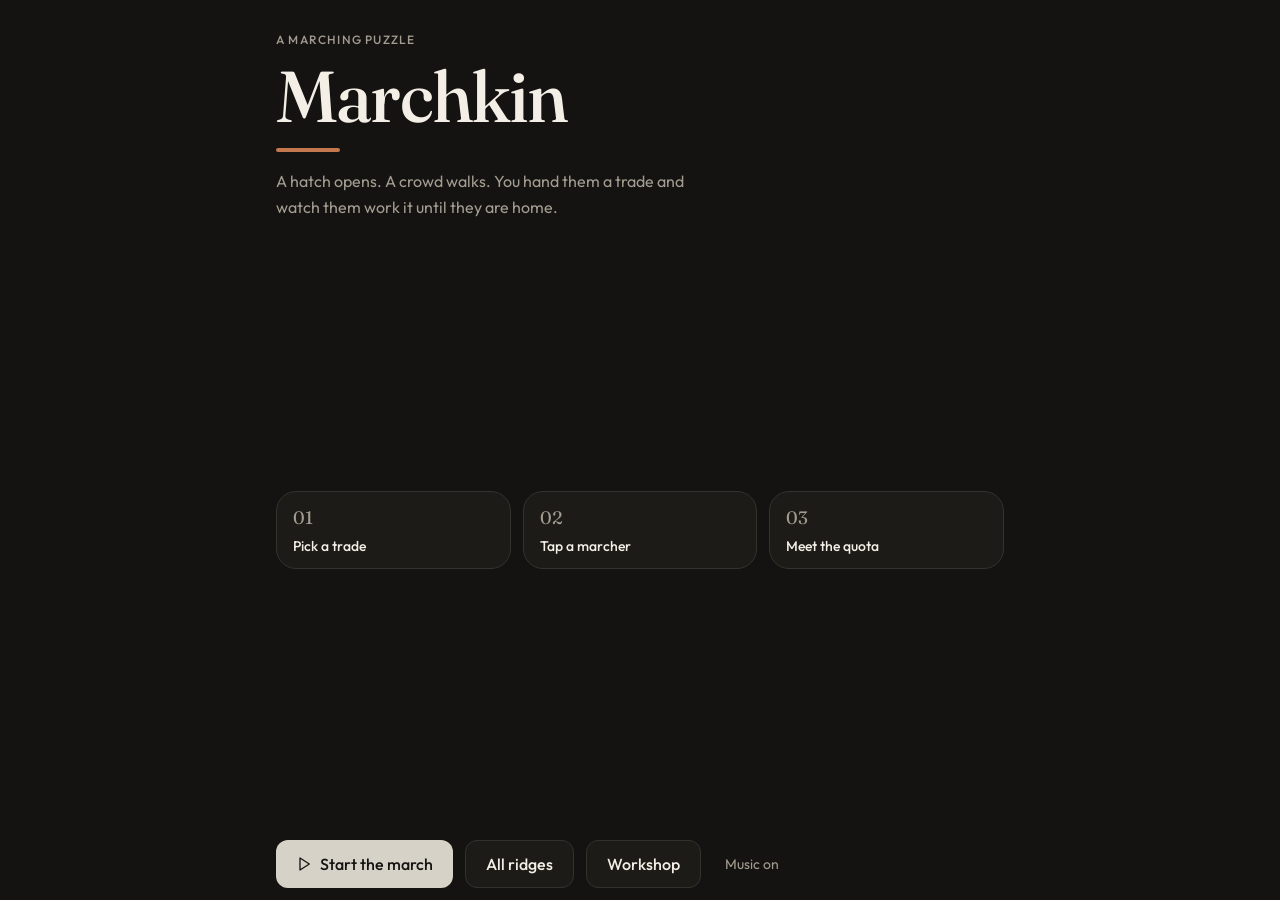
==== play.html @ 859d4348 "Play Marchkin." ====
<!doctype html>
<html lang="en">
  <head>
    <meta charset="utf-8" />
    <meta name="viewport" content="width=device-width, initial-scale=1, viewport-fit=cover" />
    <title>Marchkin</title>
    <meta name="description" content="A marching puzzle. Assign a trade and get the crowd home." />
    <meta name="theme-color" content="#141311" />
    <link rel="icon" type="image/svg+xml" href="./favicon.svg" />
    <link
      rel="stylesheet"
      href="https://fonts.googleapis.com/css2?family=Fraunces:opsz,wght@9..144,500;9..144,600&family=Outfit:wght@400;500;600&display=swap"
    />
    <script type="module" crossorigin src="./assets/play-Zd8TYwmV.js"></script>
    <link rel="stylesheet" crossorigin href="./assets/play-KNTELpvr.css">
  </head>
  <body>
    <div id="root"></div>
  </body>
</html>
---- assets/play-KNTELpvr.css ----
/*! tailwindcss v4.3.3 | MIT License | https://tailwindcss.com */
@layer properties{@supports (((-webkit-hyphens:none)) and (not (margin-trim:inline))) or ((-moz-orient:inline) and (not (color:rgb(from red r g b)))){*,:before,:after,::backdrop{--tw-rotate-x:initial;--tw-rotate-y:initial;--tw-rotate-z:initial;--tw-skew-x:initial;--tw-skew-y:initial;--tw-space-y-reverse:0;--tw-border-style:solid;--tw-leading:initial;--tw-font-weight:initial;--tw-tracking:initial;--tw-ordinal:initial;--tw-slashed-zero:initial;--tw-numeric-figure:initial;--tw-numeric-spacing:initial;--tw-numeric-fraction:initial;--tw-shadow:0 0 #0000;--tw-shadow-color:initial;--tw-shadow-alpha:100%;--tw-inset-shadow:0 0 #0000;--tw-inset-shadow-color:initial;--tw-inset-shadow-alpha:100%;--tw-ring-color:initial;--tw-ring-shadow:0 0 #0000;--tw-inset-ring-color:initial;--tw-inset-ring-shadow:0 0 #0000;--tw-ring-inset:initial;--tw-ring-offset-width:0px;--tw-ring-offset-color:#fff;--tw-ring-offset-shadow:0 0 #0000;--tw-blur:initial;--tw-brightness:initial;--tw-contrast:initial;--tw-grayscale:initial;--tw-hue-rotate:initial;--tw-invert:initial;--tw-opacity:initial;--tw-saturate:initial;--tw-sepia:initial;--tw-drop-shadow:initial;--tw-drop-shadow-color:initial;--tw-drop-shadow-alpha:100%;--tw-drop-shadow-size:initial}}}@layer theme{:root,:host{--font-sans:"Outfit", system-ui, sans-serif;--font-mono:ui-monospace, SFMono-Regular, Menlo, Monaco, Consolas, "Liberation Mono", "Courier New", monospace;--color-red-500:oklch(63.7% .237 25.331);--color-zinc-50:oklch(98.5% 0 none);--color-zinc-400:oklch(70.5% .015 286.067);--color-zinc-500:oklch(55.2% .016 285.938);--color-zinc-900:oklch(21% .006 285.885);--color-zinc-950:oklch(14.1% .005 285.823);--color-neutral-100:oklch(97% 0 none);--color-neutral-300:oklch(87% 0 none);--color-neutral-700:oklch(37.1% 0 none);--color-neutral-900:oklch(20.5% 0 none);--color-black:#000;--color-white:#fff;--spacing:.25rem;--container-sm:24rem;--container-md:28rem;--container-3xl:48rem;--text-xs:.75rem;--text-xs--line-height:calc(1 / .75);--text-sm:.875rem;--text-sm--line-height:calc(1.25 / .875);--text-base:1rem;--text-base--line-height:calc(1.5 / 1);--text-lg:1.125rem;--text-lg--line-height:calc(1.75 / 1.125);--text-xl:1.25rem;--text-xl--line-height:calc(1.75 / 1.25);--text-2xl:1.5rem;--text-2xl--line-height:calc(2 / 1.5);--text-3xl:1.875rem;--text-3xl--line-height:calc(2.25 / 1.875);--text-5xl:3rem;--text-5xl--line-height:1;--text-7xl:4.5rem;--text-7xl--line-height:1;--font-weight-medium:500;--font-weight-semibold:600;--tracking-tight:-.025em;--tracking-widest:.1em;--leading-relaxed:1.625;--radius-sm:.5rem;--radius-md:.75rem;--radius-lg:1.25rem;--radius-xl:1.75rem;--default-transition-duration:.15s;--default-transition-timing-function:cubic-bezier(.4, 0, .2, 1);--default-font-family:var(--font-sans);--default-mono-font-family:var(--font-mono);--color-bg:#141311;--color-surface:#1c1b17;--color-fg:#f4efe6;--color-muted:#a39c90;--color-line:#34322c;--color-accent:#d7d2c8;--color-accent-fg:#141311;--color-good:#8ea394;--color-bad:#c46a5a;--font-display:"Fraunces", Georgia, serif}}@layer base{*,:after,:before,::backdrop{box-sizing:border-box;border:0 solid;margin:0;padding:0}::file-selector-button{box-sizing:border-box;border:0 solid;margin:0;padding:0}html,:host{-webkit-text-size-adjust:100%;tab-size:4;line-height:1.5;font-family:var(--default-font-family,-apple-system, BlinkMacSystemFont, "Segoe UI", Roboto, "Helvetica Neue", "Noto Sans", Arial, sans-serif, "Apple Color Emoji", "Segoe UI Emoji", "Segoe UI Symbol", "Noto Color Emoji");font-feature-settings:var(--default-font-feature-settings,normal);font-variation-settings:var(--default-font-variation-settings,normal);-webkit-tap-highlight-color:transparent}hr{height:0;color:inherit;border-top-width:1px}abbr:where([title]){-webkit-text-decoration:underline dotted;text-decoration:underline dotted}h1,h2,h3,h4,h5,h6{font-size:inherit;font-weight:inherit}a{color:inherit;-webkit-text-decoration:inherit;-webkit-text-decoration:inherit;-webkit-text-decoration:inherit;-webkit-text-decoration:inherit;text-decoration:inherit}b,strong{font-weight:bolder}code,kbd,samp,pre{font-family:var(--default-mono-font-family,ui-monospace, SFMono-Regular, Menlo, Monaco, Consolas, "Liberation Mono", "Courier New", monospace);font-feature-settings:var(--default-mono-font-feature-settings,normal);font-variation-settings:var(--default-mono-font-variation-settings,normal);font-size:1em}small{font-size:80%}sub,sup{vertical-align:baseline;font-size:75%;line-height:0;position:relative}sub{bottom:-.25em}sup{top:-.5em}table{text-indent:0;border-color:inherit;border-collapse:collapse}:-moz-focusring:where(:not(iframe)){outline:auto}progress{vertical-align:baseline}summary{display:list-item}ol,ul,menu{list-style:none}img,svg,video,canvas,audio,iframe,embed,object{vertical-align:middle;display:block}img,video{max-width:100%;height:auto}button,input,select,optgroup,textarea{font:inherit;font-feature-settings:inherit;font-variation-settings:inherit;letter-spacing:inherit;color:inherit;opacity:1;background-color:#0000;border-radius:0}::file-selector-button{font:inherit;font-feature-settings:inherit;font-variation-settings:inherit;letter-spacing:inherit;color:inherit;opacity:1;background-color:#0000;border-radius:0}:where(select:is([multiple],[size])) optgroup{font-weight:bolder}:where(select:is([multiple],[size])) optgroup option{padding-inline-start:20px}::file-selector-button{margin-inline-end:4px}::placeholder{opacity:1}@supports (not ((-webkit-appearance:-apple-pay-button))) or (contain-intrinsic-size:1px){::placeholder{color:currentColor}@supports (color:color-mix(in lab, red, red)){::placeholder{color:color-mix(in oklab, currentcolor 50%, transparent)}}}textarea{resize:vertical}::-webkit-search-decoration{-webkit-appearance:none}::-webkit-date-and-time-value{min-height:1lh;text-align:inherit}::-webkit-datetime-edit{display:inline-flex}::-webkit-datetime-edit-fields-wrapper{padding:0}::-webkit-datetime-edit{padding-block:0}::-webkit-datetime-edit-year-field{padding-block:0}::-webkit-datetime-edit-month-field{padding-block:0}::-webkit-datetime-edit-day-field{padding-block:0}::-webkit-datetime-edit-hour-field{padding-block:0}::-webkit-datetime-edit-minute-field{padding-block:0}::-webkit-datetime-edit-second-field{padding-block:0}::-webkit-datetime-edit-millisecond-field{padding-block:0}::-webkit-datetime-edit-meridiem-field{padding-block:0}::-webkit-calendar-picker-indicator{line-height:1}:-moz-ui-invalid{box-shadow:none}button,input:where([type=button],[type=reset],[type=submit]){appearance:button}::file-selector-button{appearance:button}::-webkit-inner-spin-button{height:auto}::-webkit-outer-spin-button{height:auto}[hidden]:where(:not([hidden=until-found])){display:none!important}button:not(:disabled),[role=button]:not(:disabled){cursor:pointer}html,body{background:var(--color-bg);height:100%;color:var(--color-fg)}button:focus-visible{outline:2px solid var(--color-accent);outline-offset:2px}}@layer components;@layer utilities{.collapse{visibility:collapse}.visible{visibility:visible}.absolute{position:absolute}.fixed{position:fixed}.relative{position:relative}.static{position:static}.inset-3{inset:calc(var(--spacing) * 3)}.col-span-2{grid-column:span 2/span 2}.container{width:100%}@media (width>=40rem){.container{max-width:40rem}}@media (width>=48rem){.container{max-width:48rem}}@media (width>=64rem){.container{max-width:64rem}}@media (width>=80rem){.container{max-width:80rem}}@media (width>=96rem){.container{max-width:96rem}}.mx-auto{margin-inline:auto}.mt-1{margin-top:var(--spacing)}.mt-2{margin-top:calc(var(--spacing) * 2)}.mt-3{margin-top:calc(var(--spacing) * 3)}.mt-4{margin-top:calc(var(--spacing) * 4)}.mt-5{margin-top:calc(var(--spacing) * 5)}.mt-8{margin-top:calc(var(--spacing) * 8)}.ml-1{margin-left:var(--spacing)}.ml-auto{margin-left:auto}.block{display:block}.contents{display:contents}.flex{display:flex}.grid{display:grid}.hidden{display:none}.inline{display:inline}.inline-block{display:inline-block}.inline-flex{display:inline-flex}.table{display:table}.size-3\.5{width:calc(var(--spacing) * 3.5);height:calc(var(--spacing) * 3.5)}.size-4{width:calc(var(--spacing) * 4);height:calc(var(--spacing) * 4)}.size-10{width:calc(var(--spacing) * 10);height:calc(var(--spacing) * 10)}.h-1{height:var(--spacing)}.h-1\.5{height:calc(var(--spacing) * 1.5)}.h-8{height:calc(var(--spacing) * 8)}.h-10{height:calc(var(--spacing) * 10)}.h-11{height:calc(var(--spacing) * 11)}.h-12{height:calc(var(--spacing) * 12)}.h-60{height:calc(var(--spacing) * 60)}.h-dvh{height:100dvh}.h-full{height:100%}.min-h-0{min-height:0}.min-h-screen{min-height:100vh}.w-3{width:calc(var(--spacing) * 3)}.w-8{width:calc(var(--spacing) * 8)}.w-10{width:calc(var(--spacing) * 10)}.w-11{width:calc(var(--spacing) * 11)}.w-16{width:calc(var(--spacing) * 16)}.w-full{width:100%}.max-w-3xl{max-width:var(--container-3xl)}.max-w-md{max-width:var(--container-md)}.max-w-sm{max-width:var(--container-sm)}.min-w-0{min-width:0}.flex-1{flex:1}.shrink-0{flex-shrink:0}.transform{transform:var(--tw-rotate-x,) var(--tw-rotate-y,) var(--tw-rotate-z,) var(--tw-skew-x,) var(--tw-skew-y,)}.cursor-pointer{cursor:pointer}.touch-none{touch-action:none}.resize{resize:both}.grid-cols-2{grid-template-columns:repeat(2,minmax(0,1fr))}.grid-cols-4{grid-template-columns:repeat(4,minmax(0,1fr))}.flex-col{flex-direction:column}.flex-wrap{flex-wrap:wrap}.place-items-center{place-items:center}.items-center{align-items:center}.items-end{align-items:flex-end}.items-start{align-items:flex-start}.justify-between{justify-content:space-between}.justify-center{justify-content:center}.gap-1{gap:var(--spacing)}.gap-2{gap:calc(var(--spacing) * 2)}.gap-3{gap:calc(var(--spacing) * 3)}.gap-4{gap:calc(var(--spacing) * 4)}:where(.space-y-5>:not(:last-child)){--tw-space-y-reverse:0;margin-block-start:calc(calc(var(--spacing) * 5) * var(--tw-space-y-reverse));margin-block-end:calc(calc(var(--spacing) * 5) * calc(1 - var(--tw-space-y-reverse)))}.truncate{text-overflow:ellipsis;white-space:nowrap;overflow:hidden}.overflow-x-auto{overflow-x:auto}.overflow-y-auto{overflow-y:auto}.rounded-full{border-radius:2147483647px}.rounded-lg{border-radius:var(--radius-lg)}.rounded-md{border-radius:var(--radius-md)}.rounded-sm{border-radius:var(--radius-sm)}.rounded-xl{border-radius:var(--radius-xl)}.border{border-style:var(--tw-border-style);border-width:1px}.border-l-2{border-left-style:var(--tw-border-style);border-left-width:2px}.border-\[\#c4784e\]{border-color:#c4784e}.border-accent{border-color:var(--color-accent)}.border-line{border-color:var(--color-line)}.border-neutral-300{border-color:var(--color-neutral-300)}.border-l-\[\#8ea394\]{border-left-color:#8ea394}.border-l-\[\#a39c90\]{border-left-color:#a39c90}.border-l-\[\#c4784e\]{border-left-color:#c4784e}.bg-\[\#c4784e\]{background-color:#c4784e}.bg-accent{background-color:var(--color-accent)}.bg-bg{background-color:var(--color-bg)}.bg-bg\/80{background-color:#141311cc}@supports (color:color-mix(in lab, red, red)){.bg-bg\/80{background-color:color-mix(in oklab, var(--color-bg) 80%, transparent)}}.bg-black\/10{background-color:#0000001a}@supports (color:color-mix(in lab, red, red)){.bg-black\/10{background-color:color-mix(in oklab, var(--color-black) 10%, transparent)}}.bg-good{background-color:var(--color-good)}.bg-line{background-color:var(--color-line)}.bg-surface{background-color:var(--color-surface)}.bg-zinc-50{background-color:var(--color-zinc-50)}.object-cover{object-fit:cover}.px-2{padding-inline:calc(var(--spacing) * 2)}.px-3{padding-inline:calc(var(--spacing) * 3)}.px-4{padding-inline:calc(var(--spacing) * 4)}.px-5{padding-inline:calc(var(--spacing) * 5)}.px-6{padding-inline:calc(var(--spacing) * 6)}.py-1{padding-block:var(--spacing)}.py-2{padding-block:calc(var(--spacing) * 2)}.py-3{padding-block:calc(var(--spacing) * 3)}.py-4{padding-block:calc(var(--spacing) * 4)}.py-5{padding-block:calc(var(--spacing) * 5)}.py-6{padding-block:calc(var(--spacing) * 6)}.py-8{padding-block:calc(var(--spacing) * 8)}.pt-3{padding-top:calc(var(--spacing) * 3)}.pb-1{padding-bottom:var(--spacing)}.pb-2{padding-bottom:calc(var(--spacing) * 2)}.pb-4{padding-bottom:calc(var(--spacing) * 4)}.text-center{text-align:center}.text-left{text-align:left}.text-right{text-align:right}.font-display{font-family:var(--font-display)}.text-2xl{font-size:var(--text-2xl);line-height:var(--tw-leading,var(--text-2xl--line-height))}.text-3xl{font-size:var(--text-3xl);line-height:var(--tw-leading,var(--text-3xl--line-height))}.text-5xl{font-size:var(--text-5xl);line-height:var(--tw-leading,var(--text-5xl--line-height))}.text-base{font-size:var(--text-base);line-height:var(--tw-leading,var(--text-base--line-height))}.text-lg{font-size:var(--text-lg);line-height:var(--tw-leading,var(--text-lg--line-height))}.text-sm{font-size:var(--text-sm);line-height:var(--tw-leading,var(--text-sm--line-height))}.text-xl{font-size:var(--text-xl);line-height:var(--tw-leading,var(--text-xl--line-height))}.text-xs{font-size:var(--text-xs);line-height:var(--tw-leading,var(--text-xs--line-height))}.text-\[10px\]{font-size:10px}.leading-none{--tw-leading:1;line-height:1}.leading-relaxed{--tw-leading:var(--leading-relaxed);line-height:var(--leading-relaxed)}.font-medium{--tw-font-weight:var(--font-weight-medium);font-weight:var(--font-weight-medium)}.font-semibold{--tw-font-weight:var(--font-weight-semibold);font-weight:var(--font-weight-semibold)}.tracking-tight{--tw-tracking:var(--tracking-tight);letter-spacing:var(--tracking-tight)}.tracking-widest{--tw-tracking:var(--tracking-widest);letter-spacing:var(--tracking-widest)}.break-words{overflow-wrap:break-word}.text-accent-fg{color:var(--color-accent-fg)}.text-bad{color:var(--color-bad)}.text-fg{color:var(--color-fg)}.text-muted{color:var(--color-muted)}.text-red-500{color:var(--color-red-500)}.text-zinc-500{color:var(--color-zinc-500)}.text-zinc-900{color:var(--color-zinc-900)}.capitalize{text-transform:capitalize}.uppercase{text-transform:uppercase}.italic{font-style:italic}.tabular-nums{--tw-numeric-spacing:tabular-nums;font-variant-numeric:var(--tw-ordinal,) var(--tw-slashed-zero,) var(--tw-numeric-figure,) var(--tw-numeric-spacing,) var(--tw-numeric-fraction,)}.underline-offset-4{text-underline-offset:4px}.opacity-70{opacity:.7}.ring-1{--tw-ring-shadow:var(--tw-ring-inset,) 0 0 0 calc(1px + var(--tw-ring-offset-width)) var(--tw-ring-color,currentcolor);box-shadow:var(--tw-inset-shadow), var(--tw-inset-ring-shadow), var(--tw-ring-offset-shadow), var(--tw-ring-shadow), var(--tw-shadow)}.ring-line{--tw-ring-color:var(--color-line)}.blur{--tw-blur:blur(8px);filter:var(--tw-blur,) var(--tw-brightness,) var(--tw-contrast,) var(--tw-grayscale,) var(--tw-hue-rotate,) var(--tw-invert,) var(--tw-saturate,) var(--tw-sepia,) var(--tw-drop-shadow,)}.filter{filter:var(--tw-blur,) var(--tw-brightness,) var(--tw-contrast,) var(--tw-grayscale,) var(--tw-hue-rotate,) var(--tw-invert,) var(--tw-saturate,) var(--tw-sepia,) var(--tw-drop-shadow,)}.filter\!{filter:var(--tw-blur,) var(--tw-brightness,) var(--tw-contrast,) var(--tw-grayscale,) var(--tw-hue-rotate,) var(--tw-invert,) var(--tw-saturate,) var(--tw-sepia,) var(--tw-drop-shadow,)!important}.transition{transition-property:color,background-color,border-color,outline-color,text-decoration-color,fill,stroke,--tw-gradient-from,--tw-gradient-via,--tw-gradient-to,opacity,box-shadow,transform,translate,scale,rotate,filter,-webkit-backdrop-filter,backdrop-filter,display,content-visibility,overlay,pointer-events;transition-timing-function:var(--tw-ease,var(--default-transition-timing-function));transition-duration:var(--tw-duration,var(--default-transition-duration))}@media (hover:hover){.hover\:bg-neutral-100:hover{background-color:var(--color-neutral-100)}.hover\:underline:hover{text-decoration-line:underline}}.disabled\:cursor-wait:disabled{cursor:wait}.disabled\:no-underline:disabled{text-decoration-line:none}.disabled\:opacity-35:disabled{opacity:.35}.disabled\:opacity-40:disabled{opacity:.4}@media (width>=40rem){.sm\:col-span-2{grid-column:span 2/span 2}.sm\:inline{display:inline}.sm\:h-72{height:calc(var(--spacing) * 72)}.sm\:grid-cols-3{grid-template-columns:repeat(3,minmax(0,1fr))}.sm\:grid-cols-4{grid-template-columns:repeat(4,minmax(0,1fr))}.sm\:flex-row{flex-direction:row}.sm\:items-center{align-items:center}.sm\:justify-center{justify-content:center}.sm\:text-7xl{font-size:var(--text-7xl);line-height:var(--tw-leading,var(--text-7xl--line-height))}}@media (prefers-color-scheme:dark){.dark\:border-neutral-700{border-color:var(--color-neutral-700)}.dark\:bg-white\/20{background-color:#fff3}@supports (color:color-mix(in lab, red, red)){.dark\:bg-white\/20{background-color:color-mix(in oklab, var(--color-white) 20%, transparent)}}.dark\:bg-zinc-950{background-color:var(--color-zinc-950)}.dark\:text-zinc-50{color:var(--color-zinc-50)}.dark\:text-zinc-400{color:var(--color-zinc-400)}@media (hover:hover){.dark\:hover\:bg-neutral-900:hover{background-color:var(--color-neutral-900)}}}}.font-display{font-family:var(--font-display)}.safe-b{padding-bottom:max(.75rem, env(safe-area-inset-bottom))}@media (prefers-reduced-motion:reduce){.rise{animation:none}}@property --tw-rotate-x{syntax:"*";inherits:false}@property --tw-rotate-y{syntax:"*";inherits:false}@property --tw-rotate-z{syntax:"*";inherits:false}@property --tw-skew-x{syntax:"*";inherits:false}@property --tw-skew-y{syntax:"*";inherits:false}@property --tw-space-y-reverse{syntax:"*";inherits:false;initial-value:0}@property --tw-border-style{syntax:"*";inherits:false;initial-value:solid}@property --tw-leading{syntax:"*";inherits:false}@property --tw-font-weight{syntax:"*";inherits:false}@property --tw-tracking{syntax:"*";inherits:false}@property --tw-ordinal{syntax:"*";inherits:false}@property --tw-slashed-zero{syntax:"*";inherits:false}@property --tw-numeric-figure{syntax:"*";inherits:false}@property --tw-numeric-spacing{syntax:"*";inherits:false}@property --tw-numeric-fraction{syntax:"*";inherits:false}@property --tw-shadow{syntax:"*";inherits:false;initial-value:0 0 #0000}@property --tw-shadow-color{syntax:"*";inherits:false}@property --tw-shadow-alpha{syntax:"<percentage>";inherits:false;initial-value:100%}@property --tw-inset-shadow{syntax:"*";inherits:false;initial-value:0 0 #0000}@property --tw-inset-shadow-color{syntax:"*";inherits:false}@property --tw-inset-shadow-alpha{syntax:"<percentage>";inherits:false;initial-value:100%}@property --tw-ring-color{syntax:"*";inherits:false}@property --tw-ring-shadow{syntax:"*";inherits:false;initial-value:0 0 #0000}@property --tw-inset-ring-color{syntax:"*";inherits:false}@property --tw-inset-ring-shadow{syntax:"*";inherits:false;initial-value:0 0 #0000}@property --tw-ring-inset{syntax:"*";inherits:false}@property --tw-ring-offset-width{syntax:"<length>";inherits:false;initial-value:0}@property --tw-ring-offset-color{syntax:"*";inherits:false;initial-value:#fff}@property --tw-ring-offset-shadow{syntax:"*";inherits:false;initial-value:0 0 #0000}@property --tw-blur{syntax:"*";inherits:false}@property --tw-brightness{syntax:"*";inherits:false}@property --tw-contrast{syntax:"*";inherits:false}@property --tw-grayscale{syntax:"*";inherits:false}@property --tw-hue-rotate{syntax:"*";inherits:false}@property --tw-invert{syntax:"*";inherits:false}@property --tw-opacity{syntax:"*";inherits:false}@property --tw-saturate{syntax:"*";inherits:false}@property --tw-sepia{syntax:"*";inherits:false}@property --tw-drop-shadow{syntax:"*";inherits:false}@property --tw-drop-shadow-color{syntax:"*";inherits:false}@property --tw-drop-shadow-alpha{syntax:"<percentage>";inherits:false;initial-value:100%}@property --tw-drop-shadow-size{syntax:"*";inherits:false}
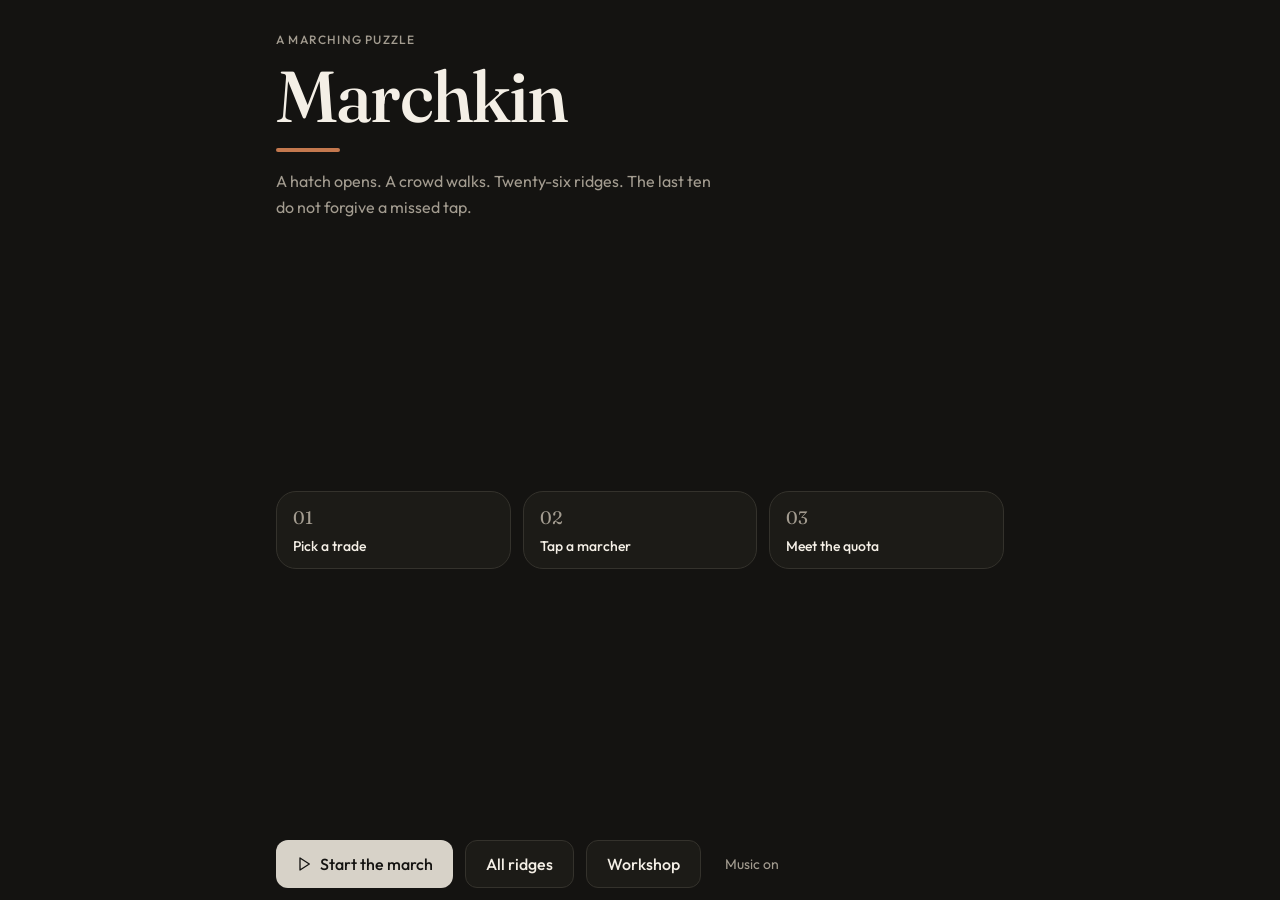
==== commit f8e65f34: "Play the crucible." ====
--- a/play.html
+++ b/play.html
@@ -11,8 +11,8 @@
       rel="stylesheet"
       href="https://fonts.googleapis.com/css2?family=Fraunces:opsz,wght@9..144,500;9..144,600&family=Outfit:wght@400;500;600&display=swap"
     />
-    <script type="module" crossorigin src="./assets/play-Zd8TYwmV.js"></script>
-    <link rel="stylesheet" crossorigin href="./assets/play-KNTELpvr.css">
+    <script type="module" crossorigin src="./assets/play-CjzR7dxE.js"></script>
+    <link rel="stylesheet" crossorigin href="./assets/play-gUmm5KDw.css">
   </head>
   <body>
     <div id="root"></div>
--- a/assets/play-gUmm5KDw.css
+++ b/assets/play-gUmm5KDw.css
@@ -0,0 +1,2 @@
+/*! tailwindcss v4.3.3 | MIT License | https://tailwindcss.com */
+@layer properties{@supports (((-webkit-hyphens:none)) and (not (margin-trim:inline))) or ((-moz-orient:inline) and (not (color:rgb(from red r g b)))){*,:before,:after,::backdrop{--tw-rotate-x:initial;--tw-rotate-y:initial;--tw-rotate-z:initial;--tw-skew-x:initial;--tw-skew-y:initial;--tw-space-y-reverse:0;--tw-border-style:solid;--tw-leading:initial;--tw-font-weight:initial;--tw-tracking:initial;--tw-ordinal:initial;--tw-slashed-zero:initial;--tw-numeric-figure:initial;--tw-numeric-spacing:initial;--tw-numeric-fraction:initial;--tw-shadow:0 0 #0000;--tw-shadow-color:initial;--tw-shadow-alpha:100%;--tw-inset-shadow:0 0 #0000;--tw-inset-shadow-color:initial;--tw-inset-shadow-alpha:100%;--tw-ring-color:initial;--tw-ring-shadow:0 0 #0000;--tw-inset-ring-color:initial;--tw-inset-ring-shadow:0 0 #0000;--tw-ring-inset:initial;--tw-ring-offset-width:0px;--tw-ring-offset-color:#fff;--tw-ring-offset-shadow:0 0 #0000;--tw-blur:initial;--tw-brightness:initial;--tw-contrast:initial;--tw-grayscale:initial;--tw-hue-rotate:initial;--tw-invert:initial;--tw-opacity:initial;--tw-saturate:initial;--tw-sepia:initial;--tw-drop-shadow:initial;--tw-drop-shadow-color:initial;--tw-drop-shadow-alpha:100%;--tw-drop-shadow-size:initial}}}@layer theme{:root,:host{--font-sans:"Outfit", system-ui, sans-serif;--font-mono:ui-monospace, SFMono-Regular, Menlo, Monaco, Consolas, "Liberation Mono", "Courier New", monospace;--color-red-500:oklch(63.7% .237 25.331);--color-zinc-50:oklch(98.5% 0 none);--color-zinc-400:oklch(70.5% .015 286.067);--color-zinc-500:oklch(55.2% .016 285.938);--color-zinc-900:oklch(21% .006 285.885);--color-zinc-950:oklch(14.1% .005 285.823);--color-neutral-100:oklch(97% 0 none);--color-neutral-300:oklch(87% 0 none);--color-neutral-700:oklch(37.1% 0 none);--color-neutral-900:oklch(20.5% 0 none);--color-black:#000;--color-white:#fff;--spacing:.25rem;--container-sm:24rem;--container-md:28rem;--container-3xl:48rem;--text-xs:.75rem;--text-xs--line-height:calc(1 / .75);--text-sm:.875rem;--text-sm--line-height:calc(1.25 / .875);--text-base:1rem;--text-base--line-height:calc(1.5 / 1);--text-lg:1.125rem;--text-lg--line-height:calc(1.75 / 1.125);--text-xl:1.25rem;--text-xl--line-height:calc(1.75 / 1.25);--text-2xl:1.5rem;--text-2xl--line-height:calc(2 / 1.5);--text-3xl:1.875rem;--text-3xl--line-height:calc(2.25 / 1.875);--text-5xl:3rem;--text-5xl--line-height:1;--text-7xl:4.5rem;--text-7xl--line-height:1;--font-weight-medium:500;--font-weight-semibold:600;--tracking-tight:-.025em;--tracking-widest:.1em;--leading-relaxed:1.625;--radius-sm:.5rem;--radius-md:.75rem;--radius-lg:1.25rem;--radius-xl:1.75rem;--default-transition-duration:.15s;--default-transition-timing-function:cubic-bezier(.4, 0, .2, 1);--default-font-family:var(--font-sans);--default-mono-font-family:var(--font-mono);--color-bg:#141311;--color-surface:#1c1b17;--color-fg:#f4efe6;--color-muted:#a39c90;--color-line:#34322c;--color-accent:#d7d2c8;--color-accent-fg:#141311;--color-good:#8ea394;--color-bad:#c46a5a;--font-display:"Fraunces", Georgia, serif}}@layer base{*,:after,:before,::backdrop{box-sizing:border-box;border:0 solid;margin:0;padding:0}::file-selector-button{box-sizing:border-box;border:0 solid;margin:0;padding:0}html,:host{-webkit-text-size-adjust:100%;tab-size:4;line-height:1.5;font-family:var(--default-font-family,-apple-system, BlinkMacSystemFont, "Segoe UI", Roboto, "Helvetica Neue", "Noto Sans", Arial, sans-serif, "Apple Color Emoji", "Segoe UI Emoji", "Segoe UI Symbol", "Noto Color Emoji");font-feature-settings:var(--default-font-feature-settings,normal);font-variation-settings:var(--default-font-variation-settings,normal);-webkit-tap-highlight-color:transparent}hr{height:0;color:inherit;border-top-width:1px}abbr:where([title]){-webkit-text-decoration:underline dotted;text-decoration:underline dotted}h1,h2,h3,h4,h5,h6{font-size:inherit;font-weight:inherit}a{color:inherit;-webkit-text-decoration:inherit;-webkit-text-decoration:inherit;-webkit-text-decoration:inherit;-webkit-text-decoration:inherit;text-decoration:inherit}b,strong{font-weight:bolder}code,kbd,samp,pre{font-family:var(--default-mono-font-family,ui-monospace, SFMono-Regular, Menlo, Monaco, Consolas, "Liberation Mono", "Courier New", monospace);font-feature-settings:var(--default-mono-font-feature-settings,normal);font-variation-settings:var(--default-mono-font-variation-settings,normal);font-size:1em}small{font-size:80%}sub,sup{vertical-align:baseline;font-size:75%;line-height:0;position:relative}sub{bottom:-.25em}sup{top:-.5em}table{text-indent:0;border-color:inherit;border-collapse:collapse}:-moz-focusring:where(:not(iframe)){outline:auto}progress{vertical-align:baseline}summary{display:list-item}ol,ul,menu{list-style:none}img,svg,video,canvas,audio,iframe,embed,object{vertical-align:middle;display:block}img,video{max-width:100%;height:auto}button,input,select,optgroup,textarea{font:inherit;font-feature-settings:inherit;font-variation-settings:inherit;letter-spacing:inherit;color:inherit;opacity:1;background-color:#0000;border-radius:0}::file-selector-button{font:inherit;font-feature-settings:inherit;font-variation-settings:inherit;letter-spacing:inherit;color:inherit;opacity:1;background-color:#0000;border-radius:0}:where(select:is([multiple],[size])) optgroup{font-weight:bolder}:where(select:is([multiple],[size])) optgroup option{padding-inline-start:20px}::file-selector-button{margin-inline-end:4px}::placeholder{opacity:1}@supports (not ((-webkit-appearance:-apple-pay-button))) or (contain-intrinsic-size:1px){::placeholder{color:currentColor}@supports (color:color-mix(in lab, red, red)){::placeholder{color:color-mix(in oklab, currentcolor 50%, transparent)}}}textarea{resize:vertical}::-webkit-search-decoration{-webkit-appearance:none}::-webkit-date-and-time-value{min-height:1lh;text-align:inherit}::-webkit-datetime-edit{display:inline-flex}::-webkit-datetime-edit-fields-wrapper{padding:0}::-webkit-datetime-edit{padding-block:0}::-webkit-datetime-edit-year-field{padding-block:0}::-webkit-datetime-edit-month-field{padding-block:0}::-webkit-datetime-edit-day-field{padding-block:0}::-webkit-datetime-edit-hour-field{padding-block:0}::-webkit-datetime-edit-minute-field{padding-block:0}::-webkit-datetime-edit-second-field{padding-block:0}::-webkit-datetime-edit-millisecond-field{padding-block:0}::-webkit-datetime-edit-meridiem-field{padding-block:0}::-webkit-calendar-picker-indicator{line-height:1}:-moz-ui-invalid{box-shadow:none}button,input:where([type=button],[type=reset],[type=submit]){appearance:button}::file-selector-button{appearance:button}::-webkit-inner-spin-button{height:auto}::-webkit-outer-spin-button{height:auto}[hidden]:where(:not([hidden=until-found])){display:none!important}button:not(:disabled),[role=button]:not(:disabled){cursor:pointer}html,body{background:var(--color-bg);height:100%;color:var(--color-fg)}button:focus-visible{outline:2px solid var(--color-accent);outline-offset:2px}}@layer components;@layer utilities{.collapse{visibility:collapse}.visible{visibility:visible}.absolute{position:absolute}.fixed{position:fixed}.relative{position:relative}.static{position:static}.inset-3{inset:calc(var(--spacing) * 3)}.col-span-2{grid-column:span 2/span 2}.container{width:100%}@media (width>=40rem){.container{max-width:40rem}}@media (width>=48rem){.container{max-width:48rem}}@media (width>=64rem){.container{max-width:64rem}}@media (width>=80rem){.container{max-width:80rem}}@media (width>=96rem){.container{max-width:96rem}}.mx-auto{margin-inline:auto}.mt-1{margin-top:var(--spacing)}.mt-2{margin-top:calc(var(--spacing) * 2)}.mt-3{margin-top:calc(var(--spacing) * 3)}.mt-4{margin-top:calc(var(--spacing) * 4)}.mt-5{margin-top:calc(var(--spacing) * 5)}.mt-8{margin-top:calc(var(--spacing) * 8)}.ml-auto{margin-left:auto}.block{display:block}.contents{display:contents}.flex{display:flex}.grid{display:grid}.hidden{display:none}.inline{display:inline}.inline-block{display:inline-block}.inline-flex{display:inline-flex}.table{display:table}.size-3\.5{width:calc(var(--spacing) * 3.5);height:calc(var(--spacing) * 3.5)}.size-4{width:calc(var(--spacing) * 4);height:calc(var(--spacing) * 4)}.size-10{width:calc(var(--spacing) * 10);height:calc(var(--spacing) * 10)}.h-1{height:var(--spacing)}.h-1\.5{height:calc(var(--spacing) * 1.5)}.h-8{height:calc(var(--spacing) * 8)}.h-10{height:calc(var(--spacing) * 10)}.h-11{height:calc(var(--spacing) * 11)}.h-12{height:calc(var(--spacing) * 12)}.h-60{height:calc(var(--spacing) * 60)}.h-dvh{height:100dvh}.h-full{height:100%}.min-h-0{min-height:0}.min-h-screen{min-height:100vh}.w-3{width:calc(var(--spacing) * 3)}.w-8{width:calc(var(--spacing) * 8)}.w-10{width:calc(var(--spacing) * 10)}.w-11{width:calc(var(--spacing) * 11)}.w-16{width:calc(var(--spacing) * 16)}.w-full{width:100%}.max-w-3xl{max-width:var(--container-3xl)}.max-w-md{max-width:var(--container-md)}.max-w-sm{max-width:var(--container-sm)}.min-w-0{min-width:0}.flex-1{flex:1}.shrink-0{flex-shrink:0}.transform{transform:var(--tw-rotate-x,) var(--tw-rotate-y,) var(--tw-rotate-z,) var(--tw-skew-x,) var(--tw-skew-y,)}.cursor-pointer{cursor:pointer}.touch-none{touch-action:none}.resize{resize:both}.grid-cols-2{grid-template-columns:repeat(2,minmax(0,1fr))}.grid-cols-4{grid-template-columns:repeat(4,minmax(0,1fr))}.flex-col{flex-direction:column}.flex-wrap{flex-wrap:wrap}.place-items-center{place-items:center}.items-center{align-items:center}.items-end{align-items:flex-end}.items-start{align-items:flex-start}.justify-between{justify-content:space-between}.justify-center{justify-content:center}.gap-1{gap:var(--spacing)}.gap-2{gap:calc(var(--spacing) * 2)}.gap-3{gap:calc(var(--spacing) * 3)}:where(.space-y-5>:not(:last-child)){--tw-space-y-reverse:0;margin-block-start:calc(calc(var(--spacing) * 5) * var(--tw-space-y-reverse));margin-block-end:calc(calc(var(--spacing) * 5) * calc(1 - var(--tw-space-y-reverse)))}.truncate{text-overflow:ellipsis;white-space:nowrap;overflow:hidden}.overflow-x-auto{overflow-x:auto}.overflow-y-auto{overflow-y:auto}.rounded-full{border-radius:2147483647px}.rounded-lg{border-radius:var(--radius-lg)}.rounded-md{border-radius:var(--radius-md)}.rounded-sm{border-radius:var(--radius-sm)}.rounded-xl{border-radius:var(--radius-xl)}.border{border-style:var(--tw-border-style);border-width:1px}.border-l-2{border-left-style:var(--tw-border-style);border-left-width:2px}.border-\[\#c4784e\]{border-color:#c4784e}.border-accent{border-color:var(--color-accent)}.border-line{border-color:var(--color-line)}.border-neutral-300{border-color:var(--color-neutral-300)}.border-l-\[\#8ea394\]{border-left-color:#8ea394}.border-l-\[\#a39c90\]{border-left-color:#a39c90}.border-l-\[\#c46a4e\]{border-left-color:#c46a4e}.border-l-\[\#c4784e\]{border-left-color:#c4784e}.bg-\[\#c4784e\]{background-color:#c4784e}.bg-accent{background-color:var(--color-accent)}.bg-bg{background-color:var(--color-bg)}.bg-bg\/80{background-color:#141311cc}@supports (color:color-mix(in lab, red, red)){.bg-bg\/80{background-color:color-mix(in oklab, var(--color-bg) 80%, transparent)}}.bg-black\/10{background-color:#0000001a}@supports (color:color-mix(in lab, red, red)){.bg-black\/10{background-color:color-mix(in oklab, var(--color-black) 10%, transparent)}}.bg-good{background-color:var(--color-good)}.bg-line{background-color:var(--color-line)}.bg-surface{background-color:var(--color-surface)}.bg-zinc-50{background-color:var(--color-zinc-50)}.object-cover{object-fit:cover}.px-2{padding-inline:calc(var(--spacing) * 2)}.px-3{padding-inline:calc(var(--spacing) * 3)}.px-4{padding-inline:calc(var(--spacing) * 4)}.px-5{padding-inline:calc(var(--spacing) * 5)}.px-6{padding-inline:calc(var(--spacing) * 6)}.py-1{padding-block:var(--spacing)}.py-2{padding-block:calc(var(--spacing) * 2)}.py-3{padding-block:calc(var(--spacing) * 3)}.py-4{padding-block:calc(var(--spacing) * 4)}.py-5{padding-block:calc(var(--spacing) * 5)}.py-6{padding-block:calc(var(--spacing) * 6)}.py-8{padding-block:calc(var(--spacing) * 8)}.pt-3{padding-top:calc(var(--spacing) * 3)}.pb-1{padding-bottom:var(--spacing)}.pb-2{padding-bottom:calc(var(--spacing) * 2)}.pb-4{padding-bottom:calc(var(--spacing) * 4)}.text-center{text-align:center}.text-left{text-align:left}.text-right{text-align:right}.font-display{font-family:var(--font-display)}.text-2xl{font-size:var(--text-2xl);line-height:var(--tw-leading,var(--text-2xl--line-height))}.text-3xl{font-size:var(--text-3xl);line-height:var(--tw-leading,var(--text-3xl--line-height))}.text-5xl{font-size:var(--text-5xl);line-height:var(--tw-leading,var(--text-5xl--line-height))}.text-base{font-size:var(--text-base);line-height:var(--tw-leading,var(--text-base--line-height))}.text-lg{font-size:var(--text-lg);line-height:var(--tw-leading,var(--text-lg--line-height))}.text-sm{font-size:var(--text-sm);line-height:var(--tw-leading,var(--text-sm--line-height))}.text-xl{font-size:var(--text-xl);line-height:var(--tw-leading,var(--text-xl--line-height))}.text-xs{font-size:var(--text-xs);line-height:var(--tw-leading,var(--text-xs--line-height))}.text-\[10px\]{font-size:10px}.leading-none{--tw-leading:1;line-height:1}.leading-relaxed{--tw-leading:var(--leading-relaxed);line-height:var(--leading-relaxed)}.font-medium{--tw-font-weight:var(--font-weight-medium);font-weight:var(--font-weight-medium)}.font-semibold{--tw-font-weight:var(--font-weight-semibold);font-weight:var(--font-weight-semibold)}.tracking-tight{--tw-tracking:var(--tracking-tight);letter-spacing:var(--tracking-tight)}.tracking-widest{--tw-tracking:var(--tracking-widest);letter-spacing:var(--tracking-widest)}.break-words{overflow-wrap:break-word}.text-accent-fg{color:var(--color-accent-fg)}.text-bad{color:var(--color-bad)}.text-fg{color:var(--color-fg)}.text-muted{color:var(--color-muted)}.text-red-500{color:var(--color-red-500)}.text-zinc-500{color:var(--color-zinc-500)}.text-zinc-900{color:var(--color-zinc-900)}.capitalize{text-transform:capitalize}.uppercase{text-transform:uppercase}.italic{font-style:italic}.tabular-nums{--tw-numeric-spacing:tabular-nums;font-variant-numeric:var(--tw-ordinal,) var(--tw-slashed-zero,) var(--tw-numeric-figure,) var(--tw-numeric-spacing,) var(--tw-numeric-fraction,)}.underline-offset-4{text-underline-offset:4px}.opacity-70{opacity:.7}.ring-1{--tw-ring-shadow:var(--tw-ring-inset,) 0 0 0 calc(1px + var(--tw-ring-offset-width)) var(--tw-ring-color,currentcolor);box-shadow:var(--tw-inset-shadow), var(--tw-inset-ring-shadow), var(--tw-ring-offset-shadow), var(--tw-ring-shadow), var(--tw-shadow)}.ring-line{--tw-ring-color:var(--color-line)}.blur{--tw-blur:blur(8px);filter:var(--tw-blur,) var(--tw-brightness,) var(--tw-contrast,) var(--tw-grayscale,) var(--tw-hue-rotate,) var(--tw-invert,) var(--tw-saturate,) var(--tw-sepia,) var(--tw-drop-shadow,)}.filter{filter:var(--tw-blur,) var(--tw-brightness,) var(--tw-contrast,) var(--tw-grayscale,) var(--tw-hue-rotate,) var(--tw-invert,) var(--tw-saturate,) var(--tw-sepia,) var(--tw-drop-shadow,)}.filter\!{filter:var(--tw-blur,) var(--tw-brightness,) var(--tw-contrast,) var(--tw-grayscale,) var(--tw-hue-rotate,) var(--tw-invert,) var(--tw-saturate,) var(--tw-sepia,) var(--tw-drop-shadow,)!important}.transition{transition-property:color,background-color,border-color,outline-color,text-decoration-color,fill,stroke,--tw-gradient-from,--tw-gradient-via,--tw-gradient-to,opacity,box-shadow,transform,translate,scale,rotate,filter,-webkit-backdrop-filter,backdrop-filter,display,content-visibility,overlay,pointer-events;transition-timing-function:var(--tw-ease,var(--default-transition-timing-function));transition-duration:var(--tw-duration,var(--default-transition-duration))}@media (hover:hover){.hover\:bg-neutral-100:hover{background-color:var(--color-neutral-100)}.hover\:underline:hover{text-decoration-line:underline}}.disabled\:cursor-wait:disabled{cursor:wait}.disabled\:no-underline:disabled{text-decoration-line:none}.disabled\:opacity-35:disabled{opacity:.35}.disabled\:opacity-40:disabled{opacity:.4}@media (width>=40rem){.sm\:col-span-2{grid-column:span 2/span 2}.sm\:inline{display:inline}.sm\:h-72{height:calc(var(--spacing) * 72)}.sm\:grid-cols-3{grid-template-columns:repeat(3,minmax(0,1fr))}.sm\:grid-cols-4{grid-template-columns:repeat(4,minmax(0,1fr))}.sm\:flex-row{flex-direction:row}.sm\:items-center{align-items:center}.sm\:justify-center{justify-content:center}.sm\:text-7xl{font-size:var(--text-7xl);line-height:var(--tw-leading,var(--text-7xl--line-height))}}@media (prefers-color-scheme:dark){.dark\:border-neutral-700{border-color:var(--color-neutral-700)}.dark\:bg-white\/20{background-color:#fff3}@supports (color:color-mix(in lab, red, red)){.dark\:bg-white\/20{background-color:color-mix(in oklab, var(--color-white) 20%, transparent)}}.dark\:bg-zinc-950{background-color:var(--color-zinc-950)}.dark\:text-zinc-50{color:var(--color-zinc-50)}.dark\:text-zinc-400{color:var(--color-zinc-400)}@media (hover:hover){.dark\:hover\:bg-neutral-900:hover{background-color:var(--color-neutral-900)}}}}.font-display{font-family:var(--font-display)}.safe-b{padding-bottom:max(.75rem, env(safe-area-inset-bottom))}@media (prefers-reduced-motion:reduce){.rise{animation:none}}@property --tw-rotate-x{syntax:"*";inherits:false}@property --tw-rotate-y{syntax:"*";inherits:false}@property --tw-rotate-z{syntax:"*";inherits:false}@property --tw-skew-x{syntax:"*";inherits:false}@property --tw-skew-y{syntax:"*";inherits:false}@property --tw-space-y-reverse{syntax:"*";inherits:false;initial-value:0}@property --tw-border-style{syntax:"*";inherits:false;initial-value:solid}@property --tw-leading{syntax:"*";inherits:false}@property --tw-font-weight{syntax:"*";inherits:false}@property --tw-tracking{syntax:"*";inherits:false}@property --tw-ordinal{syntax:"*";inherits:false}@property --tw-slashed-zero{syntax:"*";inherits:false}@property --tw-numeric-figure{syntax:"*";inherits:false}@property --tw-numeric-spacing{syntax:"*";inherits:false}@property --tw-numeric-fraction{syntax:"*";inherits:false}@property --tw-shadow{syntax:"*";inherits:false;initial-value:0 0 #0000}@property --tw-shadow-color{syntax:"*";inherits:false}@property --tw-shadow-alpha{syntax:"<percentage>";inherits:false;initial-value:100%}@property --tw-inset-shadow{syntax:"*";inherits:false;initial-value:0 0 #0000}@property --tw-inset-shadow-color{syntax:"*";inherits:false}@property --tw-inset-shadow-alpha{syntax:"<percentage>";inherits:false;initial-value:100%}@property --tw-ring-color{syntax:"*";inherits:false}@property --tw-ring-shadow{syntax:"*";inherits:false;initial-value:0 0 #0000}@property --tw-inset-ring-color{syntax:"*";inherits:false}@property --tw-inset-ring-shadow{syntax:"*";inherits:false;initial-value:0 0 #0000}@property --tw-ring-inset{syntax:"*";inherits:false}@property --tw-ring-offset-width{syntax:"<length>";inherits:false;initial-value:0}@property --tw-ring-offset-color{syntax:"*";inherits:false;initial-value:#fff}@property --tw-ring-offset-shadow{syntax:"*";inherits:false;initial-value:0 0 #0000}@property --tw-blur{syntax:"*";inherits:false}@property --tw-brightness{syntax:"*";inherits:false}@property --tw-contrast{syntax:"*";inherits:false}@property --tw-grayscale{syntax:"*";inherits:false}@property --tw-hue-rotate{syntax:"*";inherits:false}@property --tw-invert{syntax:"*";inherits:false}@property --tw-opacity{syntax:"*";inherits:false}@property --tw-saturate{syntax:"*";inherits:false}@property --tw-sepia{syntax:"*";inherits:false}@property --tw-drop-shadow{syntax:"*";inherits:false}@property --tw-drop-shadow-color{syntax:"*";inherits:false}@property --tw-drop-shadow-alpha{syntax:"<percentage>";inherits:false;initial-value:100%}@property --tw-drop-shadow-size{syntax:"*";inherits:false}
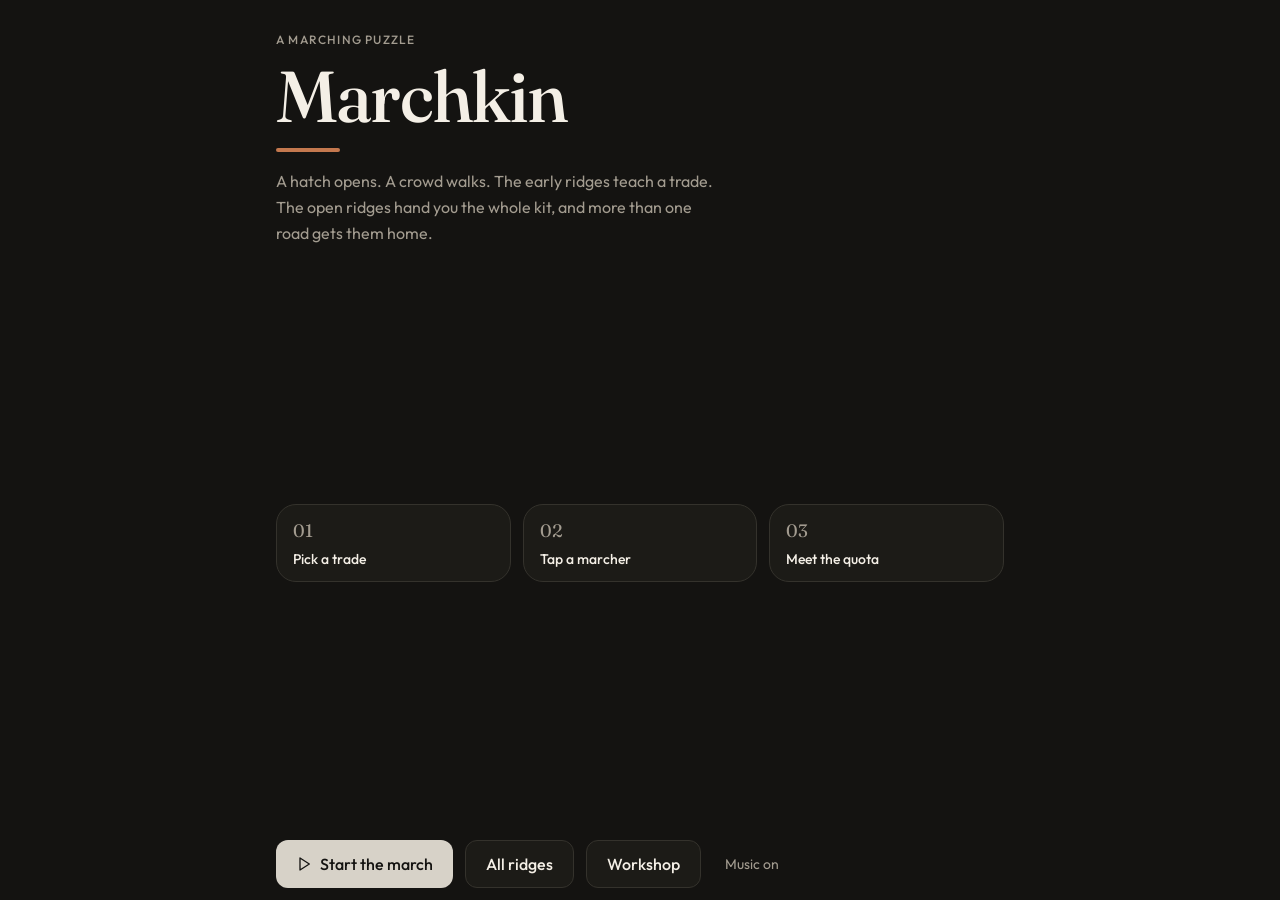
==== commit aefe84aa: "Play the open ridges." ====
--- a/play.html
+++ b/play.html
@@ -11,8 +11,8 @@
       rel="stylesheet"
       href="https://fonts.googleapis.com/css2?family=Fraunces:opsz,wght@9..144,500;9..144,600&family=Outfit:wght@400;500;600&display=swap"
     />
-    <script type="module" crossorigin src="./assets/play-CjzR7dxE.js"></script>
-    <link rel="stylesheet" crossorigin href="./assets/play-gUmm5KDw.css">
+    <script type="module" crossorigin src="./assets/play-DU4tfUBy.js"></script>
+    <link rel="stylesheet" crossorigin href="./assets/play-Cy8gC-XI.css">
   </head>
   <body>
     <div id="root"></div>
--- a/assets/play-Cy8gC-XI.css
+++ b/assets/play-Cy8gC-XI.css
@@ -0,0 +1,2 @@
+/*! tailwindcss v4.3.3 | MIT License | https://tailwindcss.com */
+@layer properties{@supports (((-webkit-hyphens:none)) and (not (margin-trim:inline))) or ((-moz-orient:inline) and (not (color:rgb(from red r g b)))){*,:before,:after,::backdrop{--tw-rotate-x:initial;--tw-rotate-y:initial;--tw-rotate-z:initial;--tw-skew-x:initial;--tw-skew-y:initial;--tw-space-y-reverse:0;--tw-border-style:solid;--tw-leading:initial;--tw-font-weight:initial;--tw-tracking:initial;--tw-ordinal:initial;--tw-slashed-zero:initial;--tw-numeric-figure:initial;--tw-numeric-spacing:initial;--tw-numeric-fraction:initial;--tw-shadow:0 0 #0000;--tw-shadow-color:initial;--tw-shadow-alpha:100%;--tw-inset-shadow:0 0 #0000;--tw-inset-shadow-color:initial;--tw-inset-shadow-alpha:100%;--tw-ring-color:initial;--tw-ring-shadow:0 0 #0000;--tw-inset-ring-color:initial;--tw-inset-ring-shadow:0 0 #0000;--tw-ring-inset:initial;--tw-ring-offset-width:0px;--tw-ring-offset-color:#fff;--tw-ring-offset-shadow:0 0 #0000;--tw-blur:initial;--tw-brightness:initial;--tw-contrast:initial;--tw-grayscale:initial;--tw-hue-rotate:initial;--tw-invert:initial;--tw-opacity:initial;--tw-saturate:initial;--tw-sepia:initial;--tw-drop-shadow:initial;--tw-drop-shadow-color:initial;--tw-drop-shadow-alpha:100%;--tw-drop-shadow-size:initial}}}@layer theme{:root,:host{--font-sans:"Outfit", system-ui, sans-serif;--font-mono:ui-monospace, SFMono-Regular, Menlo, Monaco, Consolas, "Liberation Mono", "Courier New", monospace;--color-red-500:oklch(63.7% .237 25.331);--color-zinc-50:oklch(98.5% 0 none);--color-zinc-400:oklch(70.5% .015 286.067);--color-zinc-500:oklch(55.2% .016 285.938);--color-zinc-900:oklch(21% .006 285.885);--color-zinc-950:oklch(14.1% .005 285.823);--color-neutral-100:oklch(97% 0 none);--color-neutral-300:oklch(87% 0 none);--color-neutral-700:oklch(37.1% 0 none);--color-neutral-900:oklch(20.5% 0 none);--color-black:#000;--color-white:#fff;--spacing:.25rem;--container-sm:24rem;--container-md:28rem;--container-3xl:48rem;--text-xs:.75rem;--text-xs--line-height:calc(1 / .75);--text-sm:.875rem;--text-sm--line-height:calc(1.25 / .875);--text-base:1rem;--text-base--line-height:calc(1.5 / 1);--text-lg:1.125rem;--text-lg--line-height:calc(1.75 / 1.125);--text-xl:1.25rem;--text-xl--line-height:calc(1.75 / 1.25);--text-2xl:1.5rem;--text-2xl--line-height:calc(2 / 1.5);--text-3xl:1.875rem;--text-3xl--line-height:calc(2.25 / 1.875);--text-5xl:3rem;--text-5xl--line-height:1;--text-7xl:4.5rem;--text-7xl--line-height:1;--font-weight-medium:500;--font-weight-semibold:600;--tracking-tight:-.025em;--tracking-widest:.1em;--leading-relaxed:1.625;--radius-sm:.5rem;--radius-md:.75rem;--radius-lg:1.25rem;--radius-xl:1.75rem;--default-transition-duration:.15s;--default-transition-timing-function:cubic-bezier(.4, 0, .2, 1);--default-font-family:var(--font-sans);--default-mono-font-family:var(--font-mono);--color-bg:#141311;--color-surface:#1c1b17;--color-fg:#f4efe6;--color-muted:#a39c90;--color-line:#34322c;--color-accent:#d7d2c8;--color-accent-fg:#141311;--color-good:#8ea394;--color-bad:#c46a5a;--font-display:"Fraunces", Georgia, serif}}@layer base{*,:after,:before,::backdrop{box-sizing:border-box;border:0 solid;margin:0;padding:0}::file-selector-button{box-sizing:border-box;border:0 solid;margin:0;padding:0}html,:host{-webkit-text-size-adjust:100%;tab-size:4;line-height:1.5;font-family:var(--default-font-family,-apple-system, BlinkMacSystemFont, "Segoe UI", Roboto, "Helvetica Neue", "Noto Sans", Arial, sans-serif, "Apple Color Emoji", "Segoe UI Emoji", "Segoe UI Symbol", "Noto Color Emoji");font-feature-settings:var(--default-font-feature-settings,normal);font-variation-settings:var(--default-font-variation-settings,normal);-webkit-tap-highlight-color:transparent}hr{height:0;color:inherit;border-top-width:1px}abbr:where([title]){-webkit-text-decoration:underline dotted;text-decoration:underline dotted}h1,h2,h3,h4,h5,h6{font-size:inherit;font-weight:inherit}a{color:inherit;-webkit-text-decoration:inherit;-webkit-text-decoration:inherit;-webkit-text-decoration:inherit;-webkit-text-decoration:inherit;text-decoration:inherit}b,strong{font-weight:bolder}code,kbd,samp,pre{font-family:var(--default-mono-font-family,ui-monospace, SFMono-Regular, Menlo, Monaco, Consolas, "Liberation Mono", "Courier New", monospace);font-feature-settings:var(--default-mono-font-feature-settings,normal);font-variation-settings:var(--default-mono-font-variation-settings,normal);font-size:1em}small{font-size:80%}sub,sup{vertical-align:baseline;font-size:75%;line-height:0;position:relative}sub{bottom:-.25em}sup{top:-.5em}table{text-indent:0;border-color:inherit;border-collapse:collapse}:-moz-focusring:where(:not(iframe)){outline:auto}progress{vertical-align:baseline}summary{display:list-item}ol,ul,menu{list-style:none}img,svg,video,canvas,audio,iframe,embed,object{vertical-align:middle;display:block}img,video{max-width:100%;height:auto}button,input,select,optgroup,textarea{font:inherit;font-feature-settings:inherit;font-variation-settings:inherit;letter-spacing:inherit;color:inherit;opacity:1;background-color:#0000;border-radius:0}::file-selector-button{font:inherit;font-feature-settings:inherit;font-variation-settings:inherit;letter-spacing:inherit;color:inherit;opacity:1;background-color:#0000;border-radius:0}:where(select:is([multiple],[size])) optgroup{font-weight:bolder}:where(select:is([multiple],[size])) optgroup option{padding-inline-start:20px}::file-selector-button{margin-inline-end:4px}::placeholder{opacity:1}@supports (not ((-webkit-appearance:-apple-pay-button))) or (contain-intrinsic-size:1px){::placeholder{color:currentColor}@supports (color:color-mix(in lab, red, red)){::placeholder{color:color-mix(in oklab, currentcolor 50%, transparent)}}}textarea{resize:vertical}::-webkit-search-decoration{-webkit-appearance:none}::-webkit-date-and-time-value{min-height:1lh;text-align:inherit}::-webkit-datetime-edit{display:inline-flex}::-webkit-datetime-edit-fields-wrapper{padding:0}::-webkit-datetime-edit{padding-block:0}::-webkit-datetime-edit-year-field{padding-block:0}::-webkit-datetime-edit-month-field{padding-block:0}::-webkit-datetime-edit-day-field{padding-block:0}::-webkit-datetime-edit-hour-field{padding-block:0}::-webkit-datetime-edit-minute-field{padding-block:0}::-webkit-datetime-edit-second-field{padding-block:0}::-webkit-datetime-edit-millisecond-field{padding-block:0}::-webkit-datetime-edit-meridiem-field{padding-block:0}::-webkit-calendar-picker-indicator{line-height:1}:-moz-ui-invalid{box-shadow:none}button,input:where([type=button],[type=reset],[type=submit]){appearance:button}::file-selector-button{appearance:button}::-webkit-inner-spin-button{height:auto}::-webkit-outer-spin-button{height:auto}[hidden]:where(:not([hidden=until-found])){display:none!important}button:not(:disabled),[role=button]:not(:disabled){cursor:pointer}html,body{background:var(--color-bg);height:100%;color:var(--color-fg)}button:focus-visible{outline:2px solid var(--color-accent);outline-offset:2px}}@layer components;@layer utilities{.collapse{visibility:collapse}.visible{visibility:visible}.absolute{position:absolute}.fixed{position:fixed}.relative{position:relative}.static{position:static}.inset-3{inset:calc(var(--spacing) * 3)}.col-span-2{grid-column:span 2/span 2}.container{width:100%}@media (width>=40rem){.container{max-width:40rem}}@media (width>=48rem){.container{max-width:48rem}}@media (width>=64rem){.container{max-width:64rem}}@media (width>=80rem){.container{max-width:80rem}}@media (width>=96rem){.container{max-width:96rem}}.mx-auto{margin-inline:auto}.mt-1{margin-top:var(--spacing)}.mt-2{margin-top:calc(var(--spacing) * 2)}.mt-3{margin-top:calc(var(--spacing) * 3)}.mt-4{margin-top:calc(var(--spacing) * 4)}.mt-5{margin-top:calc(var(--spacing) * 5)}.mt-8{margin-top:calc(var(--spacing) * 8)}.ml-auto{margin-left:auto}.block{display:block}.contents{display:contents}.flex{display:flex}.grid{display:grid}.hidden{display:none}.inline{display:inline}.inline-block{display:inline-block}.inline-flex{display:inline-flex}.table{display:table}.size-3\.5{width:calc(var(--spacing) * 3.5);height:calc(var(--spacing) * 3.5)}.size-4{width:calc(var(--spacing) * 4);height:calc(var(--spacing) * 4)}.size-10{width:calc(var(--spacing) * 10);height:calc(var(--spacing) * 10)}.h-1{height:var(--spacing)}.h-1\.5{height:calc(var(--spacing) * 1.5)}.h-8{height:calc(var(--spacing) * 8)}.h-10{height:calc(var(--spacing) * 10)}.h-11{height:calc(var(--spacing) * 11)}.h-12{height:calc(var(--spacing) * 12)}.h-60{height:calc(var(--spacing) * 60)}.h-dvh{height:100dvh}.h-full{height:100%}.min-h-0{min-height:0}.min-h-screen{min-height:100vh}.w-3{width:calc(var(--spacing) * 3)}.w-8{width:calc(var(--spacing) * 8)}.w-10{width:calc(var(--spacing) * 10)}.w-11{width:calc(var(--spacing) * 11)}.w-16{width:calc(var(--spacing) * 16)}.w-full{width:100%}.max-w-3xl{max-width:var(--container-3xl)}.max-w-md{max-width:var(--container-md)}.max-w-sm{max-width:var(--container-sm)}.min-w-0{min-width:0}.flex-1{flex:1}.shrink-0{flex-shrink:0}.transform{transform:var(--tw-rotate-x,) var(--tw-rotate-y,) var(--tw-rotate-z,) var(--tw-skew-x,) var(--tw-skew-y,)}.cursor-pointer{cursor:pointer}.touch-none{touch-action:none}.resize{resize:both}.grid-cols-2{grid-template-columns:repeat(2,minmax(0,1fr))}.grid-cols-3{grid-template-columns:repeat(3,minmax(0,1fr))}.grid-cols-4{grid-template-columns:repeat(4,minmax(0,1fr))}.flex-col{flex-direction:column}.flex-wrap{flex-wrap:wrap}.place-items-center{place-items:center}.items-center{align-items:center}.items-end{align-items:flex-end}.items-start{align-items:flex-start}.justify-between{justify-content:space-between}.justify-center{justify-content:center}.gap-1{gap:var(--spacing)}.gap-2{gap:calc(var(--spacing) * 2)}.gap-3{gap:calc(var(--spacing) * 3)}:where(.space-y-5>:not(:last-child)){--tw-space-y-reverse:0;margin-block-start:calc(calc(var(--spacing) * 5) * var(--tw-space-y-reverse));margin-block-end:calc(calc(var(--spacing) * 5) * calc(1 - var(--tw-space-y-reverse)))}.truncate{text-overflow:ellipsis;white-space:nowrap;overflow:hidden}.overflow-x-auto{overflow-x:auto}.overflow-y-auto{overflow-y:auto}.rounded-full{border-radius:2147483647px}.rounded-lg{border-radius:var(--radius-lg)}.rounded-md{border-radius:var(--radius-md)}.rounded-sm{border-radius:var(--radius-sm)}.rounded-xl{border-radius:var(--radius-xl)}.border{border-style:var(--tw-border-style);border-width:1px}.border-l-2{border-left-style:var(--tw-border-style);border-left-width:2px}.border-\[\#c4784e\]{border-color:#c4784e}.border-accent{border-color:var(--color-accent)}.border-line{border-color:var(--color-line)}.border-neutral-300{border-color:var(--color-neutral-300)}.border-l-\[\#7f93a8\]{border-left-color:#7f93a8}.border-l-\[\#8ea394\]{border-left-color:#8ea394}.border-l-\[\#a39c90\]{border-left-color:#a39c90}.border-l-\[\#c46a4e\]{border-left-color:#c46a4e}.border-l-\[\#c4784e\]{border-left-color:#c4784e}.bg-\[\#c4784e\]{background-color:#c4784e}.bg-accent{background-color:var(--color-accent)}.bg-bg{background-color:var(--color-bg)}.bg-bg\/80{background-color:#141311cc}@supports (color:color-mix(in lab, red, red)){.bg-bg\/80{background-color:color-mix(in oklab, var(--color-bg) 80%, transparent)}}.bg-black\/10{background-color:#0000001a}@supports (color:color-mix(in lab, red, red)){.bg-black\/10{background-color:color-mix(in oklab, var(--color-black) 10%, transparent)}}.bg-good{background-color:var(--color-good)}.bg-line{background-color:var(--color-line)}.bg-surface{background-color:var(--color-surface)}.bg-zinc-50{background-color:var(--color-zinc-50)}.object-cover{object-fit:cover}.px-2{padding-inline:calc(var(--spacing) * 2)}.px-3{padding-inline:calc(var(--spacing) * 3)}.px-4{padding-inline:calc(var(--spacing) * 4)}.px-5{padding-inline:calc(var(--spacing) * 5)}.px-6{padding-inline:calc(var(--spacing) * 6)}.py-1{padding-block:var(--spacing)}.py-2{padding-block:calc(var(--spacing) * 2)}.py-3{padding-block:calc(var(--spacing) * 3)}.py-4{padding-block:calc(var(--spacing) * 4)}.py-5{padding-block:calc(var(--spacing) * 5)}.py-6{padding-block:calc(var(--spacing) * 6)}.py-8{padding-block:calc(var(--spacing) * 8)}.pt-3{padding-top:calc(var(--spacing) * 3)}.pb-1{padding-bottom:var(--spacing)}.pb-2{padding-bottom:calc(var(--spacing) * 2)}.pb-4{padding-bottom:calc(var(--spacing) * 4)}.text-center{text-align:center}.text-left{text-align:left}.text-right{text-align:right}.font-display{font-family:var(--font-display)}.text-2xl{font-size:var(--text-2xl);line-height:var(--tw-leading,var(--text-2xl--line-height))}.text-3xl{font-size:var(--text-3xl);line-height:var(--tw-leading,var(--text-3xl--line-height))}.text-5xl{font-size:var(--text-5xl);line-height:var(--tw-leading,var(--text-5xl--line-height))}.text-base{font-size:var(--text-base);line-height:var(--tw-leading,var(--text-base--line-height))}.text-lg{font-size:var(--text-lg);line-height:var(--tw-leading,var(--text-lg--line-height))}.text-sm{font-size:var(--text-sm);line-height:var(--tw-leading,var(--text-sm--line-height))}.text-xl{font-size:var(--text-xl);line-height:var(--tw-leading,var(--text-xl--line-height))}.text-xs{font-size:var(--text-xs);line-height:var(--tw-leading,var(--text-xs--line-height))}.text-\[10px\]{font-size:10px}.leading-none{--tw-leading:1;line-height:1}.leading-relaxed{--tw-leading:var(--leading-relaxed);line-height:var(--leading-relaxed)}.font-medium{--tw-font-weight:var(--font-weight-medium);font-weight:var(--font-weight-medium)}.font-semibold{--tw-font-weight:var(--font-weight-semibold);font-weight:var(--font-weight-semibold)}.tracking-tight{--tw-tracking:var(--tracking-tight);letter-spacing:var(--tracking-tight)}.tracking-widest{--tw-tracking:var(--tracking-widest);letter-spacing:var(--tracking-widest)}.break-words{overflow-wrap:break-word}.text-accent-fg{color:var(--color-accent-fg)}.text-bad{color:var(--color-bad)}.text-fg{color:var(--color-fg)}.text-muted{color:var(--color-muted)}.text-red-500{color:var(--color-red-500)}.text-zinc-500{color:var(--color-zinc-500)}.text-zinc-900{color:var(--color-zinc-900)}.capitalize{text-transform:capitalize}.uppercase{text-transform:uppercase}.italic{font-style:italic}.tabular-nums{--tw-numeric-spacing:tabular-nums;font-variant-numeric:var(--tw-ordinal,) var(--tw-slashed-zero,) var(--tw-numeric-figure,) var(--tw-numeric-spacing,) var(--tw-numeric-fraction,)}.underline-offset-4{text-underline-offset:4px}.opacity-70{opacity:.7}.ring-1{--tw-ring-shadow:var(--tw-ring-inset,) 0 0 0 calc(1px + var(--tw-ring-offset-width)) var(--tw-ring-color,currentcolor);box-shadow:var(--tw-inset-shadow), var(--tw-inset-ring-shadow), var(--tw-ring-offset-shadow), var(--tw-ring-shadow), var(--tw-shadow)}.ring-line{--tw-ring-color:var(--color-line)}.blur{--tw-blur:blur(8px);filter:var(--tw-blur,) var(--tw-brightness,) var(--tw-contrast,) var(--tw-grayscale,) var(--tw-hue-rotate,) var(--tw-invert,) var(--tw-saturate,) var(--tw-sepia,) var(--tw-drop-shadow,)}.filter{filter:var(--tw-blur,) var(--tw-brightness,) var(--tw-contrast,) var(--tw-grayscale,) var(--tw-hue-rotate,) var(--tw-invert,) var(--tw-saturate,) var(--tw-sepia,) var(--tw-drop-shadow,)}.filter\!{filter:var(--tw-blur,) var(--tw-brightness,) var(--tw-contrast,) var(--tw-grayscale,) var(--tw-hue-rotate,) var(--tw-invert,) var(--tw-saturate,) var(--tw-sepia,) var(--tw-drop-shadow,)!important}.transition{transition-property:color,background-color,border-color,outline-color,text-decoration-color,fill,stroke,--tw-gradient-from,--tw-gradient-via,--tw-gradient-to,opacity,box-shadow,transform,translate,scale,rotate,filter,-webkit-backdrop-filter,backdrop-filter,display,content-visibility,overlay,pointer-events;transition-timing-function:var(--tw-ease,var(--default-transition-timing-function));transition-duration:var(--tw-duration,var(--default-transition-duration))}@media (hover:hover){.hover\:bg-neutral-100:hover{background-color:var(--color-neutral-100)}.hover\:underline:hover{text-decoration-line:underline}}.disabled\:cursor-wait:disabled{cursor:wait}.disabled\:no-underline:disabled{text-decoration-line:none}.disabled\:opacity-35:disabled{opacity:.35}.disabled\:opacity-40:disabled{opacity:.4}@media (width>=40rem){.sm\:col-span-2{grid-column:span 2/span 2}.sm\:inline{display:inline}.sm\:h-72{height:calc(var(--spacing) * 72)}.sm\:grid-cols-3{grid-template-columns:repeat(3,minmax(0,1fr))}.sm\:grid-cols-4{grid-template-columns:repeat(4,minmax(0,1fr))}.sm\:flex-row{flex-direction:row}.sm\:items-center{align-items:center}.sm\:justify-center{justify-content:center}.sm\:text-7xl{font-size:var(--text-7xl);line-height:var(--tw-leading,var(--text-7xl--line-height))}}@media (prefers-color-scheme:dark){.dark\:border-neutral-700{border-color:var(--color-neutral-700)}.dark\:bg-white\/20{background-color:#fff3}@supports (color:color-mix(in lab, red, red)){.dark\:bg-white\/20{background-color:color-mix(in oklab, var(--color-white) 20%, transparent)}}.dark\:bg-zinc-950{background-color:var(--color-zinc-950)}.dark\:text-zinc-50{color:var(--color-zinc-50)}.dark\:text-zinc-400{color:var(--color-zinc-400)}@media (hover:hover){.dark\:hover\:bg-neutral-900:hover{background-color:var(--color-neutral-900)}}}}.font-display{font-family:var(--font-display)}.safe-b{padding-bottom:max(.75rem, env(safe-area-inset-bottom))}@media (prefers-reduced-motion:reduce){.rise{animation:none}}@property --tw-rotate-x{syntax:"*";inherits:false}@property --tw-rotate-y{syntax:"*";inherits:false}@property --tw-rotate-z{syntax:"*";inherits:false}@property --tw-skew-x{syntax:"*";inherits:false}@property --tw-skew-y{syntax:"*";inherits:false}@property --tw-space-y-reverse{syntax:"*";inherits:false;initial-value:0}@property --tw-border-style{syntax:"*";inherits:false;initial-value:solid}@property --tw-leading{syntax:"*";inherits:false}@property --tw-font-weight{syntax:"*";inherits:false}@property --tw-tracking{syntax:"*";inherits:false}@property --tw-ordinal{syntax:"*";inherits:false}@property --tw-slashed-zero{syntax:"*";inherits:false}@property --tw-numeric-figure{syntax:"*";inherits:false}@property --tw-numeric-spacing{syntax:"*";inherits:false}@property --tw-numeric-fraction{syntax:"*";inherits:false}@property --tw-shadow{syntax:"*";inherits:false;initial-value:0 0 #0000}@property --tw-shadow-color{syntax:"*";inherits:false}@property --tw-shadow-alpha{syntax:"<percentage>";inherits:false;initial-value:100%}@property --tw-inset-shadow{syntax:"*";inherits:false;initial-value:0 0 #0000}@property --tw-inset-shadow-color{syntax:"*";inherits:false}@property --tw-inset-shadow-alpha{syntax:"<percentage>";inherits:false;initial-value:100%}@property --tw-ring-color{syntax:"*";inherits:false}@property --tw-ring-shadow{syntax:"*";inherits:false;initial-value:0 0 #0000}@property --tw-inset-ring-color{syntax:"*";inherits:false}@property --tw-inset-ring-shadow{syntax:"*";inherits:false;initial-value:0 0 #0000}@property --tw-ring-inset{syntax:"*";inherits:false}@property --tw-ring-offset-width{syntax:"<length>";inherits:false;initial-value:0}@property --tw-ring-offset-color{syntax:"*";inherits:false;initial-value:#fff}@property --tw-ring-offset-shadow{syntax:"*";inherits:false;initial-value:0 0 #0000}@property --tw-blur{syntax:"*";inherits:false}@property --tw-brightness{syntax:"*";inherits:false}@property --tw-contrast{syntax:"*";inherits:false}@property --tw-grayscale{syntax:"*";inherits:false}@property --tw-hue-rotate{syntax:"*";inherits:false}@property --tw-invert{syntax:"*";inherits:false}@property --tw-opacity{syntax:"*";inherits:false}@property --tw-saturate{syntax:"*";inherits:false}@property --tw-sepia{syntax:"*";inherits:false}@property --tw-drop-shadow{syntax:"*";inherits:false}@property --tw-drop-shadow-color{syntax:"*";inherits:false}@property --tw-drop-shadow-alpha{syntax:"<percentage>";inherits:false;initial-value:100%}@property --tw-drop-shadow-size{syntax:"*";inherits:false}
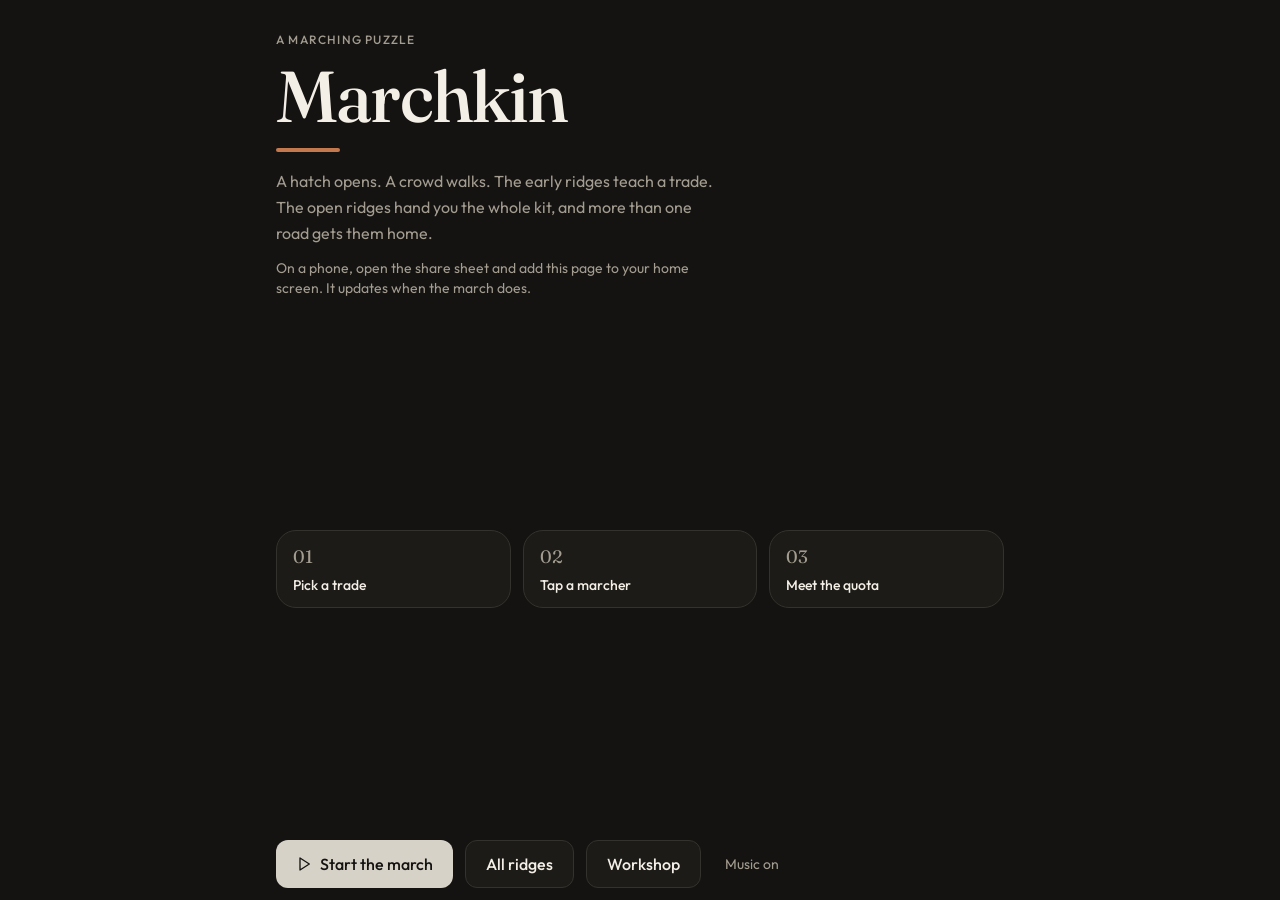
==== commit 1bbc4e95: "Installable Marchkin." ====
--- a/play.html
+++ b/play.html
@@ -6,12 +6,22 @@
     <title>Marchkin</title>
     <meta name="description" content="A marching puzzle. Assign a trade and get the crowd home." />
     <meta name="theme-color" content="#141311" />
+    <meta name="apple-mobile-web-app-capable" content="yes" />
+    <meta name="mobile-web-app-capable" content="yes" />
+    <meta name="apple-mobile-web-app-status-bar-style" content="black-translucent" />
+    <meta name="apple-mobile-web-app-title" content="Marchkin" />
+    <meta property="og:title" content="Marchkin" />
+    <meta property="og:description" content="A marching puzzle. Assign a trade and get the crowd home." />
+    <meta property="og:image" content="https://ahq25.github.io/og.jpg" />
+    <meta name="twitter:card" content="summary_large_image" />
+    <link rel="manifest" href="./manifest.webmanifest" />
+    <link rel="apple-touch-icon" href="./icon-180.png" />
     <link rel="icon" type="image/svg+xml" href="./favicon.svg" />
     <link
       rel="stylesheet"
       href="https://fonts.googleapis.com/css2?family=Fraunces:opsz,wght@9..144,500;9..144,600&family=Outfit:wght@400;500;600&display=swap"
     />
-    <script type="module" crossorigin src="./assets/play-DU4tfUBy.js"></script>
+    <script type="module" crossorigin src="./assets/play-CdYnL8Pi.js"></script>
     <link rel="stylesheet" crossorigin href="./assets/play-Cy8gC-XI.css">
   </head>
   <body>
